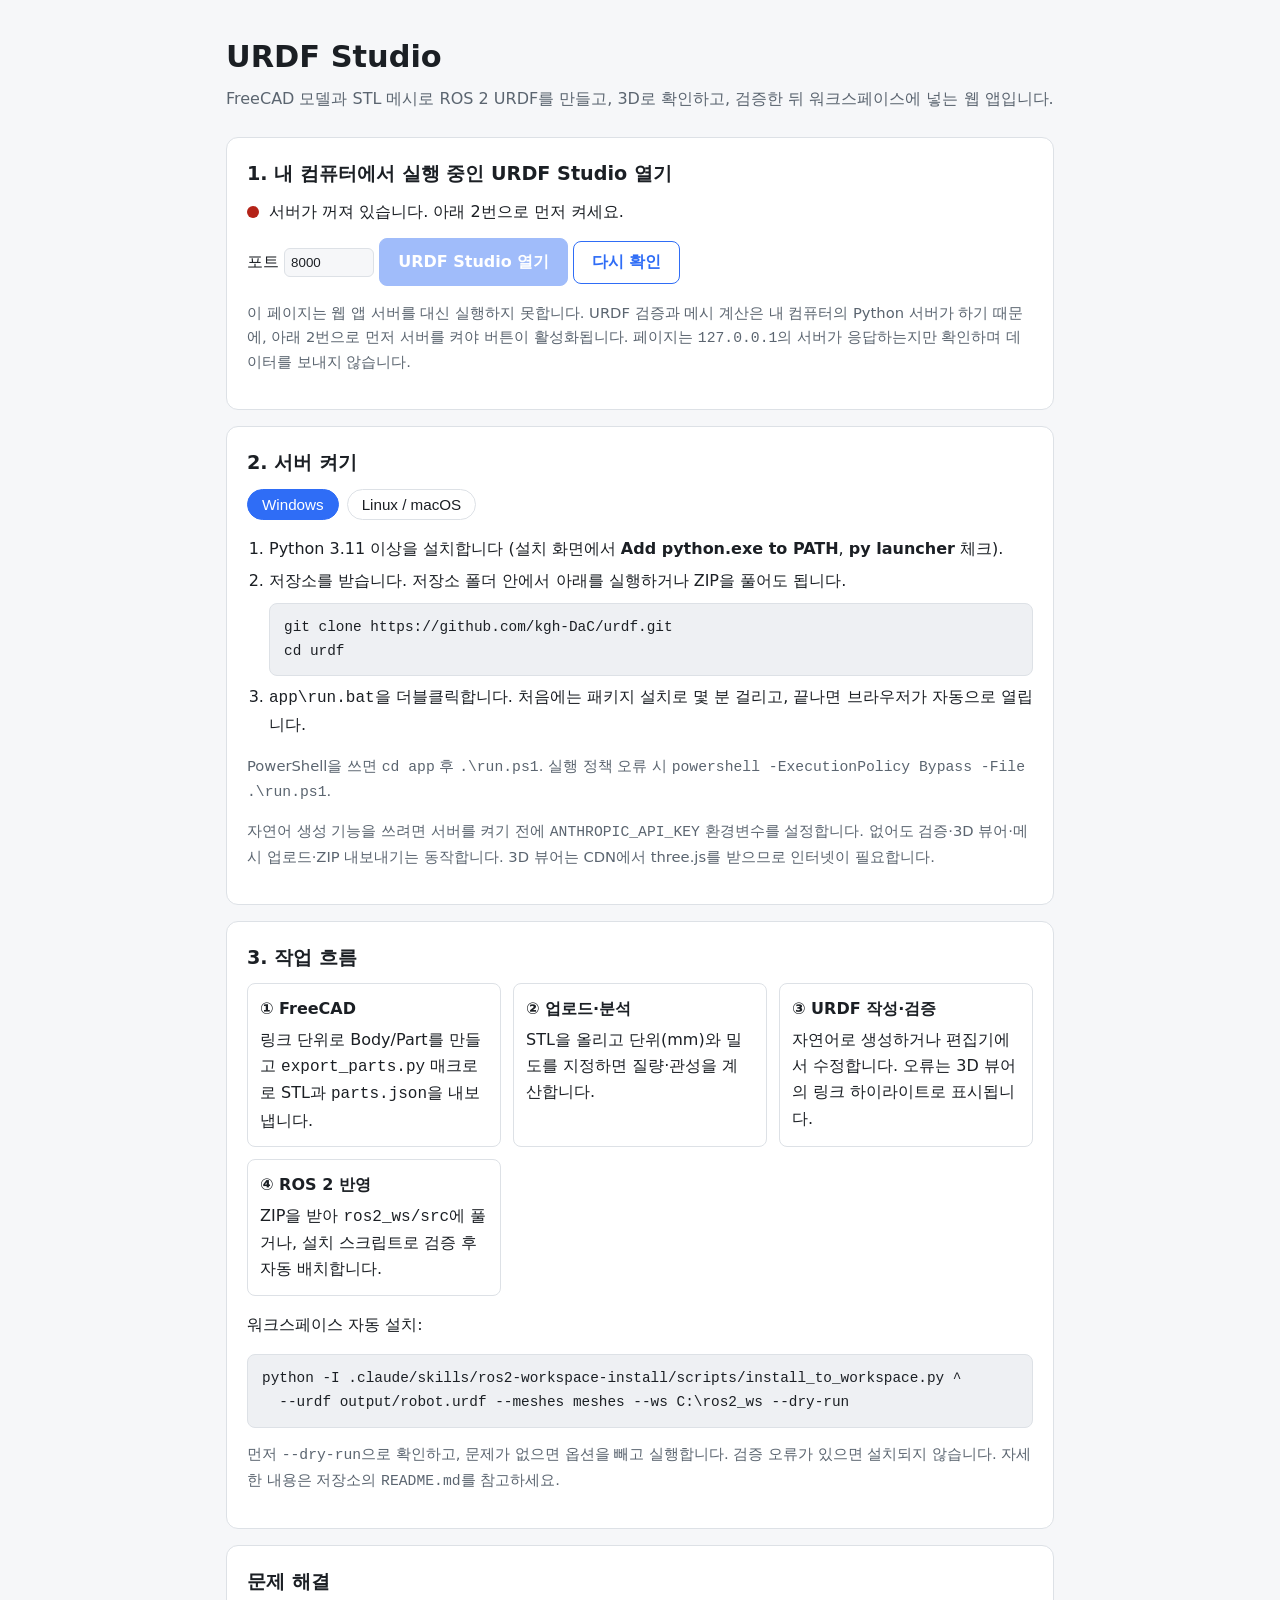
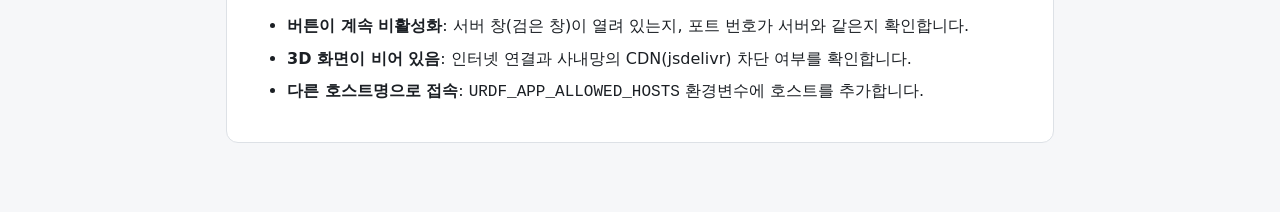
==== docs/index.html @ 6bfe41c0 "Add URDF Studio launcher page (docs/index.html) Co-Authored-By: Claude Sonnet 5.5 <noreply@anthropic" ====
<!doctype html>
<html lang="ko">
<head>
<meta charset="utf-8">
<meta name="viewport" content="width=device-width, initial-scale=1">
<title>URDF Studio 실행 페이지</title>
<style>
  :root { --bg:#f6f7f9; --fg:#1b1f24; --muted:#5b6570; --card:#fff; --line:#dde1e6; --accent:#2f6df6; --ok:#1a7f4b; --bad:#b42318; --code:#eef0f3; }
  @media (prefers-color-scheme: dark) {
    :root { --bg:#0f1318; --fg:#e6e9ed; --muted:#9aa5b1; --card:#171c23; --line:#2a323c; --accent:#5b8dff; --ok:#3ccf87; --bad:#ff7b72; --code:#0b0e12; }
  }
  * { box-sizing:border-box; }
  body { margin:0; background:var(--bg); color:var(--fg); font:16px/1.65 system-ui,"Segoe UI","Malgun Gothic",sans-serif; }
  main { max-width:860px; margin:0 auto; padding:32px 16px 64px; }
  h1 { font-size:1.9rem; margin:0 0 4px; }
  h2 { font-size:1.2rem; margin:0 0 10px; }
  p.lead { color:var(--muted); margin:0 0 24px; }
  .card { background:var(--card); border:1px solid var(--line); border-radius:12px; padding:20px; margin-bottom:16px; }
  .status { display:flex; align-items:center; gap:10px; flex-wrap:wrap; }
  .dot { width:12px; height:12px; border-radius:50%; background:var(--muted); }
  .dot.ok { background:var(--ok); } .dot.bad { background:var(--bad); }
  .btn { display:inline-block; padding:10px 18px; border-radius:8px; border:1px solid var(--accent); background:var(--accent); color:#fff; text-decoration:none; font-weight:600; cursor:pointer; font-size:1rem; }
  .btn.ghost { background:transparent; color:var(--accent); }
  .btn[aria-disabled="true"] { opacity:.45; pointer-events:none; }
  pre { background:var(--code); border:1px solid var(--line); border-radius:8px; padding:12px 14px; overflow-x:auto; margin:8px 0; font-size:.9rem; position:relative; }
  code { font-family:ui-monospace,Consolas,monospace; }
  .tabs { display:flex; gap:8px; margin-bottom:10px; }
  .tabs button { border:1px solid var(--line); background:transparent; color:var(--fg); padding:6px 14px; border-radius:999px; cursor:pointer; font-size:.95rem; }
  .tabs button[aria-selected="true"] { background:var(--accent); border-color:var(--accent); color:#fff; }
  .panel[hidden] { display:none; }
  ol { padding-left:22px; } li { margin:6px 0; }
  .muted { color:var(--muted); font-size:.92rem; }
  .grid { display:grid; grid-template-columns:repeat(auto-fit,minmax(230px,1fr)); gap:12px; }
  .grid div { border:1px solid var(--line); border-radius:8px; padding:12px; }
  .grid b { display:block; margin-bottom:4px; }
  input[type=number] { width:90px; padding:6px; border-radius:6px; border:1px solid var(--line); background:var(--bg); color:var(--fg); }
  button.copy { position:absolute; top:6px; right:6px; font-size:.75rem; padding:2px 8px; border-radius:6px; border:1px solid var(--line); background:var(--card); color:var(--fg); cursor:pointer; }
</style>
</head>
<body>
<main>
  <h1>URDF Studio</h1>
  <p class="lead">FreeCAD 모델과 STL 메시로 ROS 2 URDF를 만들고, 3D로 확인하고, 검증한 뒤 워크스페이스에 넣는 웹 앱입니다.</p>

  <section class="card" aria-labelledby="h-run">
    <h2 id="h-run">1. 내 컴퓨터에서 실행 중인 URDF Studio 열기</h2>
    <div class="status">
      <span class="dot" id="dot"></span>
      <span id="stateText">서버 확인 중…</span>
    </div>
    <p style="margin:12px 0 0">
      포트 <input type="number" id="port" value="8000" min="1" max="65535" aria-label="포트">
      <a class="btn" id="open" href="http://127.0.0.1:8000" target="_blank" rel="noopener" aria-disabled="true">URDF Studio 열기</a>
      <button class="btn ghost" id="recheck" type="button">다시 확인</button>
    </p>
    <p class="muted">이 페이지는 웹 앱 서버를 대신 실행하지 못합니다. URDF 검증과 메시 계산은 내 컴퓨터의 Python 서버가 하기 때문에, 아래 2번으로 먼저 서버를 켜야 버튼이 활성화됩니다. 페이지는 <code>127.0.0.1</code>의 서버가 응답하는지만 확인하며 데이터를 보내지 않습니다.</p>
  </section>

  <section class="card" aria-labelledby="h-start">
    <h2 id="h-start">2. 서버 켜기</h2>
    <div class="tabs" role="tablist">
      <button role="tab" aria-selected="true" data-p="win">Windows</button>
      <button role="tab" aria-selected="false" data-p="lin">Linux / macOS</button>
    </div>
    <div class="panel" id="p-win">
      <ol>
        <li>Python 3.11 이상을 설치합니다 (설치 화면에서 <b>Add python.exe to PATH</b>, <b>py launcher</b> 체크).</li>
        <li>저장소를 받습니다. 저장소 폴더 안에서 아래를 실행하거나 ZIP을 풀어도 됩니다.
<pre><code>git clone https://github.com/kgh-DaC/urdf.git
cd urdf</code></pre></li>
        <li><code>app\run.bat</code>을 더블클릭합니다. 처음에는 패키지 설치로 몇 분 걸리고, 끝나면 브라우저가 자동으로 열립니다.</li>
      </ol>
      <p class="muted">PowerShell을 쓰면 <code>cd app</code> 후 <code>.\run.ps1</code>. 실행 정책 오류 시 <code>powershell -ExecutionPolicy Bypass -File .\run.ps1</code>.</p>
    </div>
    <div class="panel" id="p-lin" hidden>
<pre><code>git clone https://github.com/kgh-DaC/urdf.git
cd urdf/app
python3 -m venv .venv &amp;&amp; . .venv/bin/activate
pip install -r requirements.txt
uvicorn main:app --port 8000</code></pre>
    </div>
    <p class="muted">자연어 생성 기능을 쓰려면 서버를 켜기 전에 <code>ANTHROPIC_API_KEY</code> 환경변수를 설정합니다. 없어도 검증·3D 뷰어·메시 업로드·ZIP 내보내기는 동작합니다. 3D 뷰어는 CDN에서 three.js를 받으므로 인터넷이 필요합니다.</p>
  </section>

  <section class="card" aria-labelledby="h-flow">
    <h2 id="h-flow">3. 작업 흐름</h2>
    <div class="grid">
      <div><b>① FreeCAD</b>링크 단위로 Body/Part를 만들고 <code>export_parts.py</code> 매크로로 STL과 <code>parts.json</code>을 내보냅니다.</div>
      <div><b>② 업로드·분석</b>STL을 올리고 단위(mm)와 밀도를 지정하면 질량·관성을 계산합니다.</div>
      <div><b>③ URDF 작성·검증</b>자연어로 생성하거나 편집기에서 수정합니다. 오류는 3D 뷰어의 링크 하이라이트로 표시됩니다.</div>
      <div><b>④ ROS 2 반영</b>ZIP을 받아 <code>ros2_ws/src</code>에 풀거나, 설치 스크립트로 검증 후 자동 배치합니다.</div>
    </div>
    <p>워크스페이스 자동 설치:</p>
<pre><code>python -I .claude/skills/ros2-workspace-install/scripts/install_to_workspace.py ^
  --urdf output/robot.urdf --meshes meshes --ws C:\ros2_ws --dry-run</code></pre>
    <p class="muted">먼저 <code>--dry-run</code>으로 확인하고, 문제가 없으면 옵션을 빼고 실행합니다. 검증 오류가 있으면 설치되지 않습니다. 자세한 내용은 저장소의 <code>README.md</code>를 참고하세요.</p>
  </section>

  <section class="card" aria-labelledby="h-help">
    <h2 id="h-help">문제 해결</h2>
    <ul>
      <li><b>버튼이 계속 비활성화</b>: 서버 창(검은 창)이 열려 있는지, 포트 번호가 서버와 같은지 확인합니다.</li>
      <li><b>3D 화면이 비어 있음</b>: 인터넷 연결과 사내망의 CDN(jsdelivr) 차단 여부를 확인합니다.</li>
      <li><b>다른 호스트명으로 접속</b>: <code>URDF_APP_ALLOWED_HOSTS</code> 환경변수에 호스트를 추가합니다.</li>
    </ul>
  </section>
</main>
<script>
(function () {
  var dot = document.getElementById('dot'), text = document.getElementById('stateText');
  var open = document.getElementById('open'), port = document.getElementById('port');
  function check() {
    var p = parseInt(port.value, 10) || 8000, base = 'http://127.0.0.1:' + p;
    open.href = base;
    dot.className = 'dot'; text.textContent = '서버 확인 중…'; open.setAttribute('aria-disabled', 'true');
    var ctl = new AbortController(), t = setTimeout(function () { ctl.abort(); }, 2500);
    // no-cors: 응답 내용은 못 읽지만 서버가 떠 있는지(연결 가능 여부)는 알 수 있다.
    fetch(base + '/api/health', { mode: 'no-cors', signal: ctl.signal, cache: 'no-store' })
      .then(function () { dot.className = 'dot ok'; text.textContent = '서버 실행 중 (' + base + ')'; open.removeAttribute('aria-disabled'); })
      .catch(function () { dot.className = 'dot bad'; text.textContent = '서버가 꺼져 있습니다. 아래 2번으로 먼저 켜세요.'; })
      .finally(function () { clearTimeout(t); });
  }
  document.getElementById('recheck').onclick = check;
  port.onchange = check;
  document.querySelectorAll('.tabs button').forEach(function (b) {
    b.onclick = function () {
      document.querySelectorAll('.tabs button').forEach(function (x) { x.setAttribute('aria-selected', x === b); });
      document.getElementById('p-win').hidden = b.dataset.p !== 'win';
      document.getElementById('p-lin').hidden = b.dataset.p !== 'lin';
    };
  });
  check();
})();
</script>
</body>
</html>
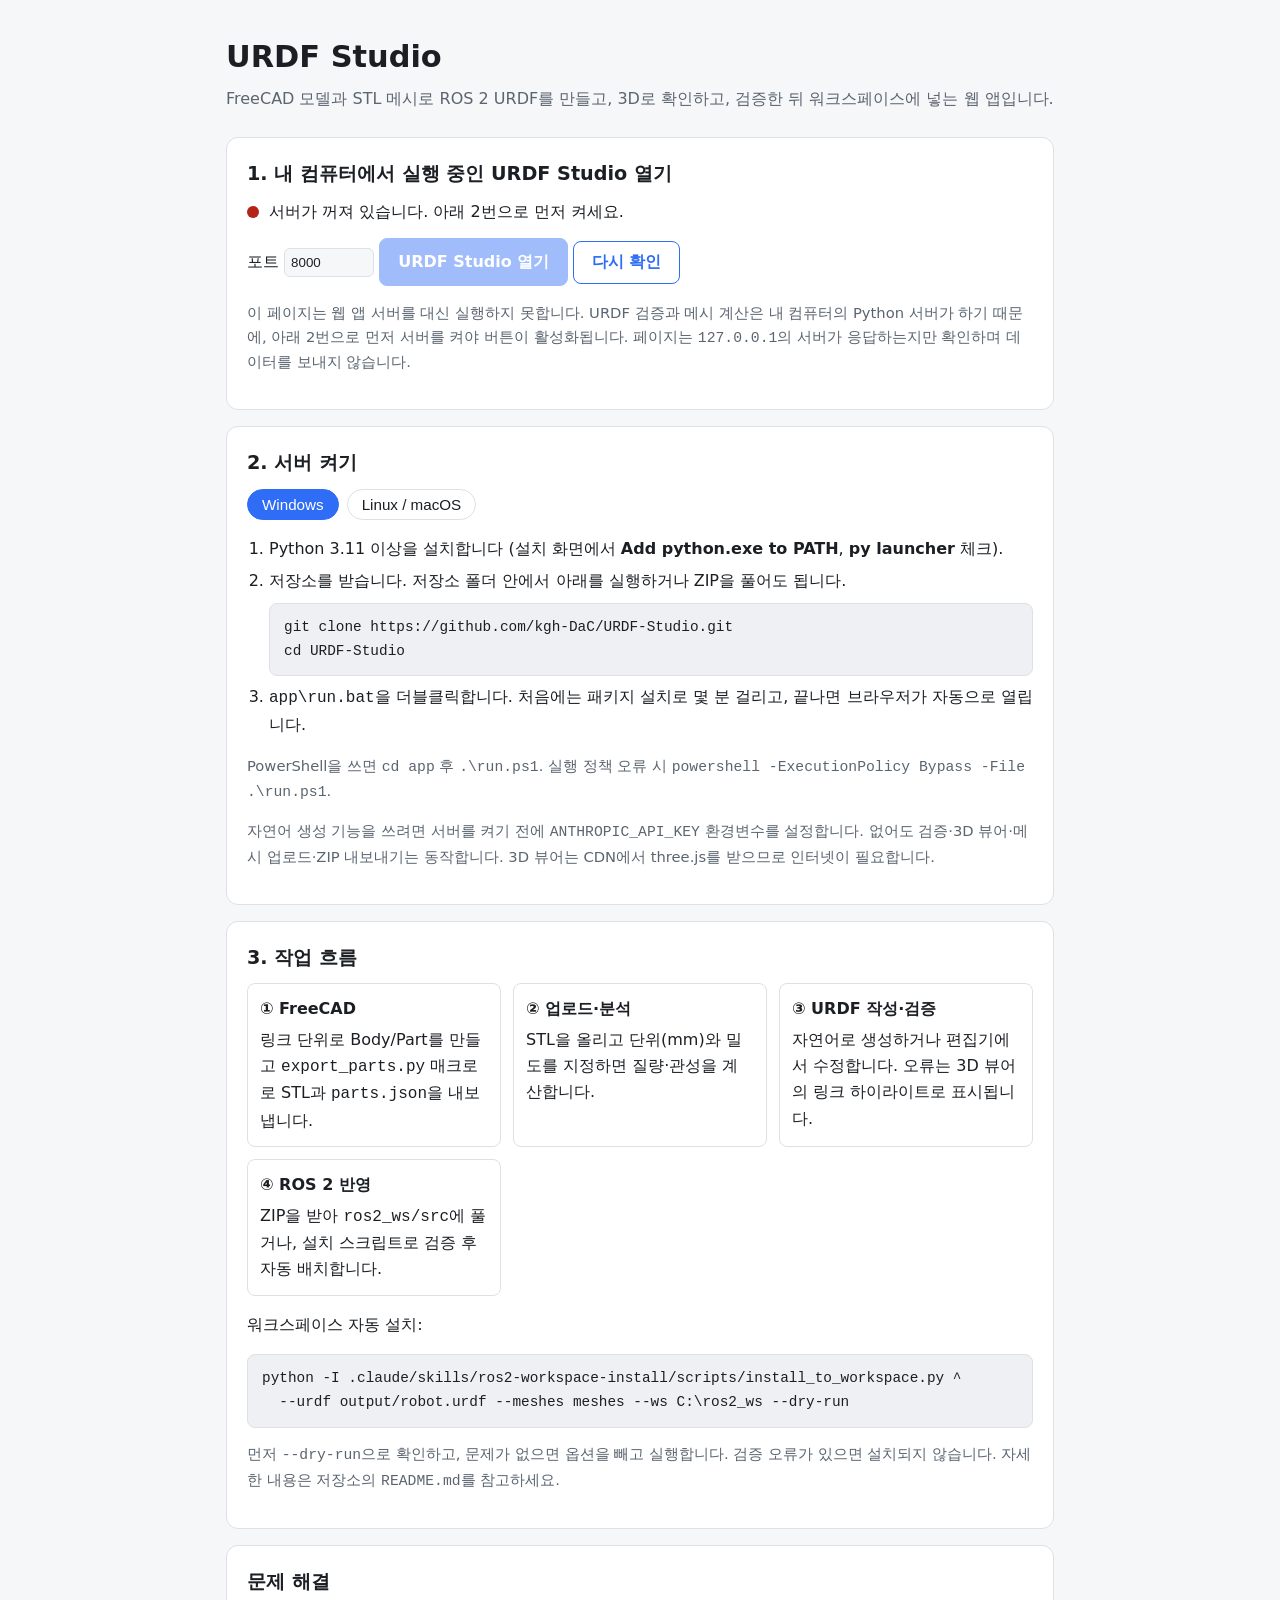
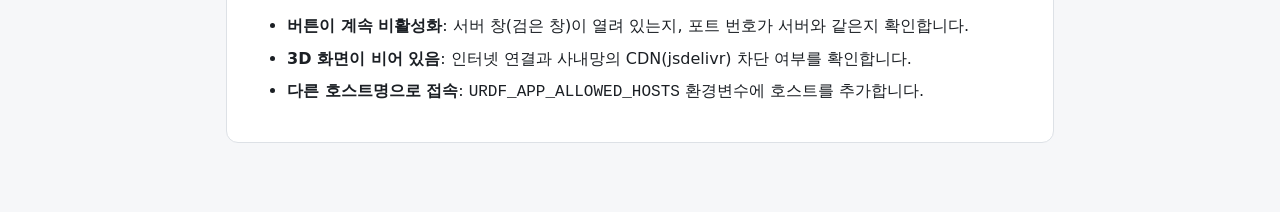
==== commit ec440e28: "Rename repo URLs to URDF-Studio and add detailed README Co-Authored-By: Claude Sonnet 5.5 <noreply@a" ====
--- a/docs/index.html
+++ b/docs/index.html
@@ -66,15 +66,15 @@
       <ol>
         <li>Python 3.11 이상을 설치합니다 (설치 화면에서 <b>Add python.exe to PATH</b>, <b>py launcher</b> 체크).</li>
         <li>저장소를 받습니다. 저장소 폴더 안에서 아래를 실행하거나 ZIP을 풀어도 됩니다.
-<pre><code>git clone https://github.com/kgh-DaC/urdf.git
-cd urdf</code></pre></li>
+<pre><code>git clone https://github.com/kgh-DaC/URDF-Studio.git
+cd URDF-Studio</code></pre></li>
         <li><code>app\run.bat</code>을 더블클릭합니다. 처음에는 패키지 설치로 몇 분 걸리고, 끝나면 브라우저가 자동으로 열립니다.</li>
       </ol>
       <p class="muted">PowerShell을 쓰면 <code>cd app</code> 후 <code>.\run.ps1</code>. 실행 정책 오류 시 <code>powershell -ExecutionPolicy Bypass -File .\run.ps1</code>.</p>
     </div>
     <div class="panel" id="p-lin" hidden>
-<pre><code>git clone https://github.com/kgh-DaC/urdf.git
-cd urdf/app
+<pre><code>git clone https://github.com/kgh-DaC/URDF-Studio.git
+cd URDF-Studio/app
 python3 -m venv .venv &amp;&amp; . .venv/bin/activate
 pip install -r requirements.txt
 uvicorn main:app --port 8000</code></pre>
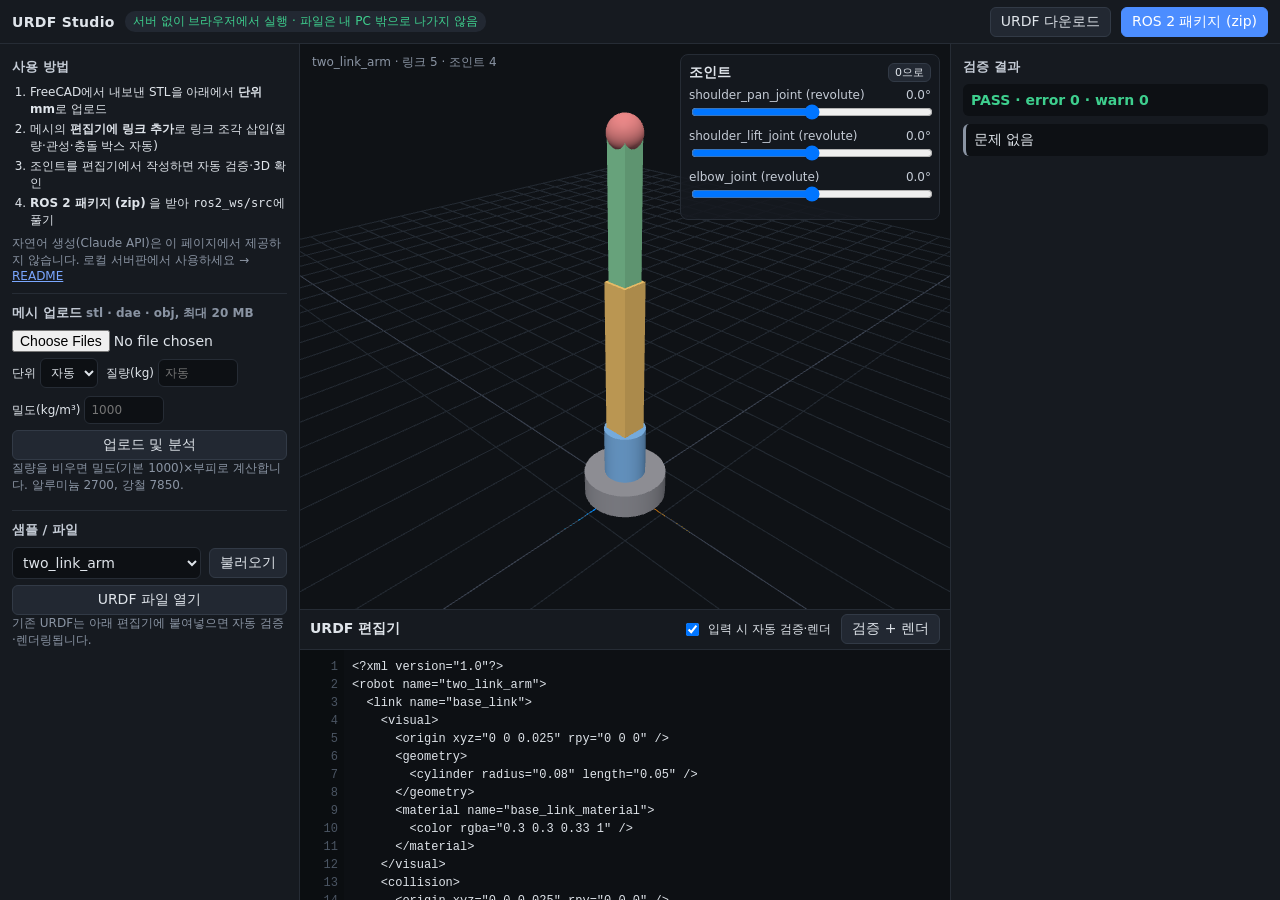
==== commit 08c63eac: "Add browser-only URDF Studio for GitHub Pages (docs/) Port validator, mesh analysis and ROS 2 packag" ====
--- a/docs/index.html
+++ b/docs/index.html
@@ -1,136 +1,108 @@
 <!doctype html>
 <html lang="ko">
 <head>
-<meta charset="utf-8">
-<meta name="viewport" content="width=device-width, initial-scale=1">
-<title>URDF Studio 실행 페이지</title>
-<style>
-  :root { --bg:#f6f7f9; --fg:#1b1f24; --muted:#5b6570; --card:#fff; --line:#dde1e6; --accent:#2f6df6; --ok:#1a7f4b; --bad:#b42318; --code:#eef0f3; }
-  @media (prefers-color-scheme: dark) {
-    :root { --bg:#0f1318; --fg:#e6e9ed; --muted:#9aa5b1; --card:#171c23; --line:#2a323c; --accent:#5b8dff; --ok:#3ccf87; --bad:#ff7b72; --code:#0b0e12; }
+  <meta charset="utf-8">
+  <meta name="viewport" content="width=device-width, initial-scale=1">
+  <title>URDF Studio</title>
+  <link rel="icon" href="data:,">
+  <link rel="stylesheet" href="./css/style.css">
+  <!-- three@0.186.1, urdf-loader@0.13.1, jszip@3.10.1 은 vendor/ 에 포함(CDN 불필요). 원본 SRI 해시와 일치 확인함. -->
+  <script type="importmap">
+  {
+    "imports": {
+      "three": "./vendor/three/build/three.module.js",
+      "three/examples/jsm/": "./vendor/three/examples/jsm/",
+      "urdf-loader": "./vendor/urdf-loader/src/URDFLoader.js"
+    }
   }
-  * { box-sizing:border-box; }
-  body { margin:0; background:var(--bg); color:var(--fg); font:16px/1.65 system-ui,"Segoe UI","Malgun Gothic",sans-serif; }
-  main { max-width:860px; margin:0 auto; padding:32px 16px 64px; }
-  h1 { font-size:1.9rem; margin:0 0 4px; }
-  h2 { font-size:1.2rem; margin:0 0 10px; }
-  p.lead { color:var(--muted); margin:0 0 24px; }
-  .card { background:var(--card); border:1px solid var(--line); border-radius:12px; padding:20px; margin-bottom:16px; }
-  .status { display:flex; align-items:center; gap:10px; flex-wrap:wrap; }
-  .dot { width:12px; height:12px; border-radius:50%; background:var(--muted); }
-  .dot.ok { background:var(--ok); } .dot.bad { background:var(--bad); }
-  .btn { display:inline-block; padding:10px 18px; border-radius:8px; border:1px solid var(--accent); background:var(--accent); color:#fff; text-decoration:none; font-weight:600; cursor:pointer; font-size:1rem; }
-  .btn.ghost { background:transparent; color:var(--accent); }
-  .btn[aria-disabled="true"] { opacity:.45; pointer-events:none; }
-  pre { background:var(--code); border:1px solid var(--line); border-radius:8px; padding:12px 14px; overflow-x:auto; margin:8px 0; font-size:.9rem; position:relative; }
-  code { font-family:ui-monospace,Consolas,monospace; }
-  .tabs { display:flex; gap:8px; margin-bottom:10px; }
-  .tabs button { border:1px solid var(--line); background:transparent; color:var(--fg); padding:6px 14px; border-radius:999px; cursor:pointer; font-size:.95rem; }
-  .tabs button[aria-selected="true"] { background:var(--accent); border-color:var(--accent); color:#fff; }
-  .panel[hidden] { display:none; }
-  ol { padding-left:22px; } li { margin:6px 0; }
-  .muted { color:var(--muted); font-size:.92rem; }
-  .grid { display:grid; grid-template-columns:repeat(auto-fit,minmax(230px,1fr)); gap:12px; }
-  .grid div { border:1px solid var(--line); border-radius:8px; padding:12px; }
-  .grid b { display:block; margin-bottom:4px; }
-  input[type=number] { width:90px; padding:6px; border-radius:6px; border:1px solid var(--line); background:var(--bg); color:var(--fg); }
-  button.copy { position:absolute; top:6px; right:6px; font-size:.75rem; padding:2px 8px; border-radius:6px; border:1px solid var(--line); background:var(--card); color:var(--fg); cursor:pointer; }
-</style>
+  </script>
 </head>
 <body>
-<main>
-  <h1>URDF Studio</h1>
-  <p class="lead">FreeCAD 모델과 STL 메시로 ROS 2 URDF를 만들고, 3D로 확인하고, 검증한 뒤 워크스페이스에 넣는 웹 앱입니다.</p>
+<header class="topbar">
+  <div class="brand">URDF Studio</div>
+  <div class="badge ok">서버 없이 브라우저에서 실행 · 파일은 내 PC 밖으로 나가지 않음</div>
+  <div class="spacer"></div>
+  <button id="btnDownloadUrdf" class="btn" title="편집기의 URDF를 다운로드">URDF 다운로드</button>
+  <button id="btnDownloadZip" class="btn primary" title="ROS 2 description 패키지 zip">ROS 2 패키지 (zip)</button>
+</header>
 
-  <section class="card" aria-labelledby="h-run">
-    <h2 id="h-run">1. 내 컴퓨터에서 실행 중인 URDF Studio 열기</h2>
-    <div class="status">
-      <span class="dot" id="dot"></span>
-      <span id="stateText">서버 확인 중…</span>
+<main class="layout">
+  <!-- Left: inputs -->
+  <aside class="panel left">
+    <section>
+      <h2>사용 방법</h2>
+      <ol class="small steps">
+        <li>FreeCAD에서 내보낸 STL을 아래에서 <b>단위 mm</b>로 업로드</li>
+        <li>메시의 <b>편집기에 링크 추가</b>로 링크 조각 삽입(질량·관성·충돌 박스 자동)</li>
+        <li>조인트를 편집기에서 작성하면 자동 검증·3D 확인</li>
+        <li><b>ROS 2 패키지 (zip)</b> 을 받아 <code>ros2_ws/src</code>에 풀기</li>
+      </ol>
+      <div class="muted small">자연어 생성(Claude API)은 이 페이지에서 제공하지 않습니다. 로컬 서버판에서 사용하세요 → <a href="https://github.com/kgh-DaC/URDF-Studio#readme" target="_blank" rel="noopener">README</a></div>
+    </section>
+
+    <section>
+      <h2>메시 업로드 <span class="muted small">stl · dae · obj, 최대 20 MB</span></h2>
+      <input type="file" id="meshFiles" accept=".stl,.dae,.obj" multiple>
+      <div class="row">
+        <label>단위 <select id="meshUnit"><option value="">자동</option><option value="mm">mm</option><option value="m">m</option></select></label>
+        <label>질량(kg) <input type="number" id="meshMass" min="0" step="0.01" placeholder="자동"></label>
+        <label>밀도(kg/m³) <input type="number" id="meshDensity" min="0" step="1" placeholder="1000"></label>
+      </div>
+      <button id="btnUpload" class="btn block">업로드 및 분석</button>
+      <div class="muted small">질량을 비우면 밀도(기본 1000)×부피로 계산합니다. 알루미늄 2700, 강철 7850.</div>
+      <ul id="meshList" class="meshlist small"></ul>
+    </section>
+
+    <section>
+      <h2>샘플 / 파일</h2>
+      <div class="row">
+        <select id="sampleSelect"></select>
+        <button id="btnLoadSample" class="btn">불러오기</button>
+      </div>
+      <label class="btn block filebtn">URDF 파일 열기<input type="file" id="urdfFile" accept=".urdf,.xml" hidden></label>
+      <div class="muted small">기존 URDF는 아래 편집기에 붙여넣으면 자동 검증·렌더링됩니다.</div>
+    </section>
+  </aside>
+
+  <!-- Center: viewer -->
+  <section class="viewer-wrap">
+    <div id="viewer"></div>
+    <div id="viewerMsg" class="viewer-msg"></div>
+    <div class="joints" id="jointsPanel">
+      <div class="joints-head">
+        <strong>조인트</strong>
+        <button id="btnResetJoints" class="btn tiny">0으로</button>
+      </div>
+      <div id="jointSliders"></div>
     </div>
-    <p style="margin:12px 0 0">
-      포트 <input type="number" id="port" value="8000" min="1" max="65535" aria-label="포트">
-      <a class="btn" id="open" href="http://127.0.0.1:8000" target="_blank" rel="noopener" aria-disabled="true">URDF Studio 열기</a>
-      <button class="btn ghost" id="recheck" type="button">다시 확인</button>
-    </p>
-    <p class="muted">이 페이지는 웹 앱 서버를 대신 실행하지 못합니다. URDF 검증과 메시 계산은 내 컴퓨터의 Python 서버가 하기 때문에, 아래 2번으로 먼저 서버를 켜야 버튼이 활성화됩니다. 페이지는 <code>127.0.0.1</code>의 서버가 응답하는지만 확인하며 데이터를 보내지 않습니다.</p>
   </section>
 
-  <section class="card" aria-labelledby="h-start">
-    <h2 id="h-start">2. 서버 켜기</h2>
-    <div class="tabs" role="tablist">
-      <button role="tab" aria-selected="true" data-p="win">Windows</button>
-      <button role="tab" aria-selected="false" data-p="lin">Linux / macOS</button>
+  <!-- Right: validation -->
+  <aside class="panel right">
+    <section>
+      <h2>검증 결과</h2>
+      <div id="valSummary" class="summary">-</div>
+      <ul id="issues" class="issues"></ul>
+    </section>
+    </aside>
+
+  <!-- Bottom: editor -->
+  <section class="editor-wrap">
+    <div class="editor-head">
+      <strong>URDF 편집기</strong>
+      <span id="editorState" class="muted small"></span>
+      <div class="spacer"></div>
+      <label class="check small"><input type="checkbox" id="autoApply" checked> 입력 시 자동 검증·렌더</label>
+      <button id="btnApply" class="btn">검증 + 렌더</button>
     </div>
-    <div class="panel" id="p-win">
-      <ol>
-        <li>Python 3.11 이상을 설치합니다 (설치 화면에서 <b>Add python.exe to PATH</b>, <b>py launcher</b> 체크).</li>
-        <li>저장소를 받습니다. 저장소 폴더 안에서 아래를 실행하거나 ZIP을 풀어도 됩니다.
-<pre><code>git clone https://github.com/kgh-DaC/URDF-Studio.git
-cd URDF-Studio</code></pre></li>
-        <li><code>app\run.bat</code>을 더블클릭합니다. 처음에는 패키지 설치로 몇 분 걸리고, 끝나면 브라우저가 자동으로 열립니다.</li>
-      </ol>
-      <p class="muted">PowerShell을 쓰면 <code>cd app</code> 후 <code>.\run.ps1</code>. 실행 정책 오류 시 <code>powershell -ExecutionPolicy Bypass -File .\run.ps1</code>.</p>
+    <div class="editor">
+      <pre id="gutter" class="gutter" aria-hidden="true">1</pre>
+      <textarea id="editor" spellcheck="false" wrap="off" placeholder="여기에 URDF XML을 붙여넣으세요"></textarea>
     </div>
-    <div class="panel" id="p-lin" hidden>
-<pre><code>git clone https://github.com/kgh-DaC/URDF-Studio.git
-cd URDF-Studio/app
-python3 -m venv .venv &amp;&amp; . .venv/bin/activate
-pip install -r requirements.txt
-uvicorn main:app --port 8000</code></pre>
-    </div>
-    <p class="muted">자연어 생성 기능을 쓰려면 서버를 켜기 전에 <code>ANTHROPIC_API_KEY</code> 환경변수를 설정합니다. 없어도 검증·3D 뷰어·메시 업로드·ZIP 내보내기는 동작합니다. 3D 뷰어는 CDN에서 three.js를 받으므로 인터넷이 필요합니다.</p>
-  </section>
-
-  <section class="card" aria-labelledby="h-flow">
-    <h2 id="h-flow">3. 작업 흐름</h2>
-    <div class="grid">
-      <div><b>① FreeCAD</b>링크 단위로 Body/Part를 만들고 <code>export_parts.py</code> 매크로로 STL과 <code>parts.json</code>을 내보냅니다.</div>
-      <div><b>② 업로드·분석</b>STL을 올리고 단위(mm)와 밀도를 지정하면 질량·관성을 계산합니다.</div>
-      <div><b>③ URDF 작성·검증</b>자연어로 생성하거나 편집기에서 수정합니다. 오류는 3D 뷰어의 링크 하이라이트로 표시됩니다.</div>
-      <div><b>④ ROS 2 반영</b>ZIP을 받아 <code>ros2_ws/src</code>에 풀거나, 설치 스크립트로 검증 후 자동 배치합니다.</div>
-    </div>
-    <p>워크스페이스 자동 설치:</p>
-<pre><code>python -I .claude/skills/ros2-workspace-install/scripts/install_to_workspace.py ^
-  --urdf output/robot.urdf --meshes meshes --ws C:\ros2_ws --dry-run</code></pre>
-    <p class="muted">먼저 <code>--dry-run</code>으로 확인하고, 문제가 없으면 옵션을 빼고 실행합니다. 검증 오류가 있으면 설치되지 않습니다. 자세한 내용은 저장소의 <code>README.md</code>를 참고하세요.</p>
-  </section>
-
-  <section class="card" aria-labelledby="h-help">
-    <h2 id="h-help">문제 해결</h2>
-    <ul>
-      <li><b>버튼이 계속 비활성화</b>: 서버 창(검은 창)이 열려 있는지, 포트 번호가 서버와 같은지 확인합니다.</li>
-      <li><b>3D 화면이 비어 있음</b>: 인터넷 연결과 사내망의 CDN(jsdelivr) 차단 여부를 확인합니다.</li>
-      <li><b>다른 호스트명으로 접속</b>: <code>URDF_APP_ALLOWED_HOSTS</code> 환경변수에 호스트를 추가합니다.</li>
-    </ul>
   </section>
 </main>
-<script>
-(function () {
-  var dot = document.getElementById('dot'), text = document.getElementById('stateText');
-  var open = document.getElementById('open'), port = document.getElementById('port');
-  function check() {
-    var p = parseInt(port.value, 10) || 8000, base = 'http://127.0.0.1:' + p;
-    open.href = base;
-    dot.className = 'dot'; text.textContent = '서버 확인 중…'; open.setAttribute('aria-disabled', 'true');
-    var ctl = new AbortController(), t = setTimeout(function () { ctl.abort(); }, 2500);
-    // no-cors: 응답 내용은 못 읽지만 서버가 떠 있는지(연결 가능 여부)는 알 수 있다.
-    fetch(base + '/api/health', { mode: 'no-cors', signal: ctl.signal, cache: 'no-store' })
-      .then(function () { dot.className = 'dot ok'; text.textContent = '서버 실행 중 (' + base + ')'; open.removeAttribute('aria-disabled'); })
-      .catch(function () { dot.className = 'dot bad'; text.textContent = '서버가 꺼져 있습니다. 아래 2번으로 먼저 켜세요.'; })
-      .finally(function () { clearTimeout(t); });
-  }
-  document.getElementById('recheck').onclick = check;
-  port.onchange = check;
-  document.querySelectorAll('.tabs button').forEach(function (b) {
-    b.onclick = function () {
-      document.querySelectorAll('.tabs button').forEach(function (x) { x.setAttribute('aria-selected', x === b); });
-      document.getElementById('p-win').hidden = b.dataset.p !== 'win';
-      document.getElementById('p-lin').hidden = b.dataset.p !== 'lin';
-    };
-  });
-  check();
-})();
-</script>
+
+<script src="./vendor/jszip/jszip.min.js"></script>
+<script type="module" src="./js/app.js"></script>
 </body>
 </html>
--- a/docs/css/style.css
+++ b/docs/css/style.css
@@ -0,0 +1,84 @@
+:root {
+  --bg: #0f1216; --panel: #161a20; --line: #262c35; --text: #dfe4ea; --muted: #8a94a3;
+  --accent: #4c8dff; --err: #ff5d5d; --warn: #f2b84b; --ok: #3ecf8e;
+  font-family: "Segoe UI", "Malgun Gothic", system-ui, sans-serif; font-size: 14px;
+}
+* { box-sizing: border-box; }
+html, body { margin: 0; height: 100%; background: var(--bg); color: var(--text); }
+button, input, select, textarea { font: inherit; color: inherit; }
+
+.topbar { height: 44px; display: flex; align-items: center; gap: 10px; padding: 0 12px;
+  border-bottom: 1px solid var(--line); background: var(--panel); }
+.brand { font-weight: 700; letter-spacing: .3px; }
+.spacer { flex: 1; }
+.badge { font-size: 12px; padding: 2px 8px; border-radius: 10px; background: #222832; color: var(--muted); }
+.badge.ok { color: var(--ok); } .badge.off { color: var(--warn); }
+
+.layout { height: calc(100% - 44px); display: grid;
+  grid-template-columns: 300px 1fr 330px; grid-template-rows: 1fr 34%;
+  grid-template-areas: "left viewer right" "left editor right"; }
+.panel { background: var(--panel); overflow-y: auto; padding: 4px 12px 12px; }
+.left { grid-area: left; border-right: 1px solid var(--line); }
+.right { grid-area: right; border-left: 1px solid var(--line); }
+.panel section { padding: 10px 0; border-bottom: 1px solid var(--line); }
+.panel section:last-child { border-bottom: 0; }
+h2 { font-size: 13px; margin: 0 0 8px; text-transform: none; color: #c5ccd6; }
+.muted { color: var(--muted); } .small { font-size: 12px; }
+
+textarea, input[type=number], select { background: #0d1014; border: 1px solid var(--line); border-radius: 6px; padding: 6px; }
+#prompt { width: 100%; resize: vertical; }
+.row { display: flex; gap: 8px; align-items: center; margin: 6px 0; flex-wrap: wrap; }
+.row label { display: flex; gap: 4px; align-items: center; font-size: 12px; }
+.row input[type=number] { width: 80px; }
+.row select { flex: 1; }
+.check { display: flex; gap: 6px; align-items: center; margin: 6px 0; }
+
+.btn { background: #222832; border: 1px solid #323a46; border-radius: 6px; padding: 5px 10px; cursor: pointer; }
+.btn:hover { border-color: #4a5566; }
+.btn:disabled { opacity: .5; cursor: not-allowed; }
+.btn.primary { background: var(--accent); border-color: var(--accent); color: #fff; }
+.btn.block { display: block; width: 100%; margin-top: 6px; text-align: center; }
+.btn.tiny { padding: 1px 6px; font-size: 11px; }
+.filebtn { cursor: pointer; }
+
+.attempts { margin: 6px 0 0; padding-left: 18px; }
+.attempts li { margin-bottom: 4px; }
+.attempts .st-ok { color: var(--ok); } .attempts .st-bad { color: var(--warn); }
+.meshlist { list-style: none; padding: 0; margin: 6px 0 0; }
+.meshlist li { padding: 4px 0; border-top: 1px dashed var(--line); word-break: break-all; }
+.meshlist .failed { color: var(--err); }
+
+.viewer-wrap { grid-area: viewer; position: relative; overflow: hidden; }
+#viewer { position: absolute; inset: 0; }
+.viewer-msg { position: absolute; left: 12px; top: 10px; font-size: 12px; color: var(--muted); pointer-events: none; }
+.viewer-msg.err { color: var(--err); }
+.joints { position: absolute; right: 10px; top: 10px; width: 260px; max-height: calc(100% - 20px); overflow-y: auto;
+  background: rgba(22, 26, 32, .88); border: 1px solid var(--line); border-radius: 8px; padding: 8px; }
+.joints-head { display: flex; justify-content: space-between; align-items: center; margin-bottom: 4px; }
+.joint { margin: 6px 0; font-size: 12px; }
+.joint .jl { display: flex; justify-content: space-between; color: #c5ccd6; }
+.joint input[type=range] { width: 100%; }
+
+.summary { font-weight: 700; padding: 8px; border-radius: 6px; background: #0d1014; }
+.summary.pass { color: var(--ok); } .summary.fail { color: var(--err); }
+.issues { list-style: none; padding: 0; margin: 8px 0 0; }
+.issues li { padding: 7px 8px; margin-bottom: 6px; border-radius: 6px; background: #0d1014; border-left: 3px solid var(--muted); cursor: pointer; }
+.issues li.error { border-left-color: var(--err); } .issues li.warn { border-left-color: var(--warn); }
+.issues li.active { outline: 1px solid var(--accent); }
+.issues .sev { font-size: 11px; font-weight: 700; text-transform: uppercase; margin-right: 6px; }
+.issues li.error .sev { color: var(--err); } .issues li.warn .sev { color: var(--warn); }
+.issues .where { font-family: Consolas, monospace; color: #9ecbff; }
+.issues .sug { color: var(--muted); font-size: 12px; margin-top: 3px; }
+.assumptions { padding-left: 18px; margin: 0; } .assumptions li { margin-bottom: 4px; }
+
+.editor-wrap { grid-area: editor; display: flex; flex-direction: column; border-top: 1px solid var(--line); background: var(--panel); min-height: 0; }
+.editor-head { display: flex; align-items: center; gap: 10px; padding: 4px 10px; border-bottom: 1px solid var(--line); }
+.editor { flex: 1; display: flex; min-height: 0; background: #0d1014; }
+.gutter { margin: 0; padding: 8px 6px; min-width: 44px; text-align: right; color: #4b5563; background: #0b0e11;
+  font: 12px/18px Consolas, "Courier New", monospace; overflow: hidden; user-select: none; }
+#editor { flex: 1; border: 0; border-radius: 0; resize: none; outline: none; padding: 8px;
+  font: 12px/18px Consolas, "Courier New", monospace; white-space: pre; overflow: auto; tab-size: 2; }
+.steps { margin: 6px 0; padding-left: 18px; }
+.steps li { margin: 3px 0; }
+.meshlist li .btn.tiny { margin-top: 4px; }
+a { color: #7aa7ff; }
